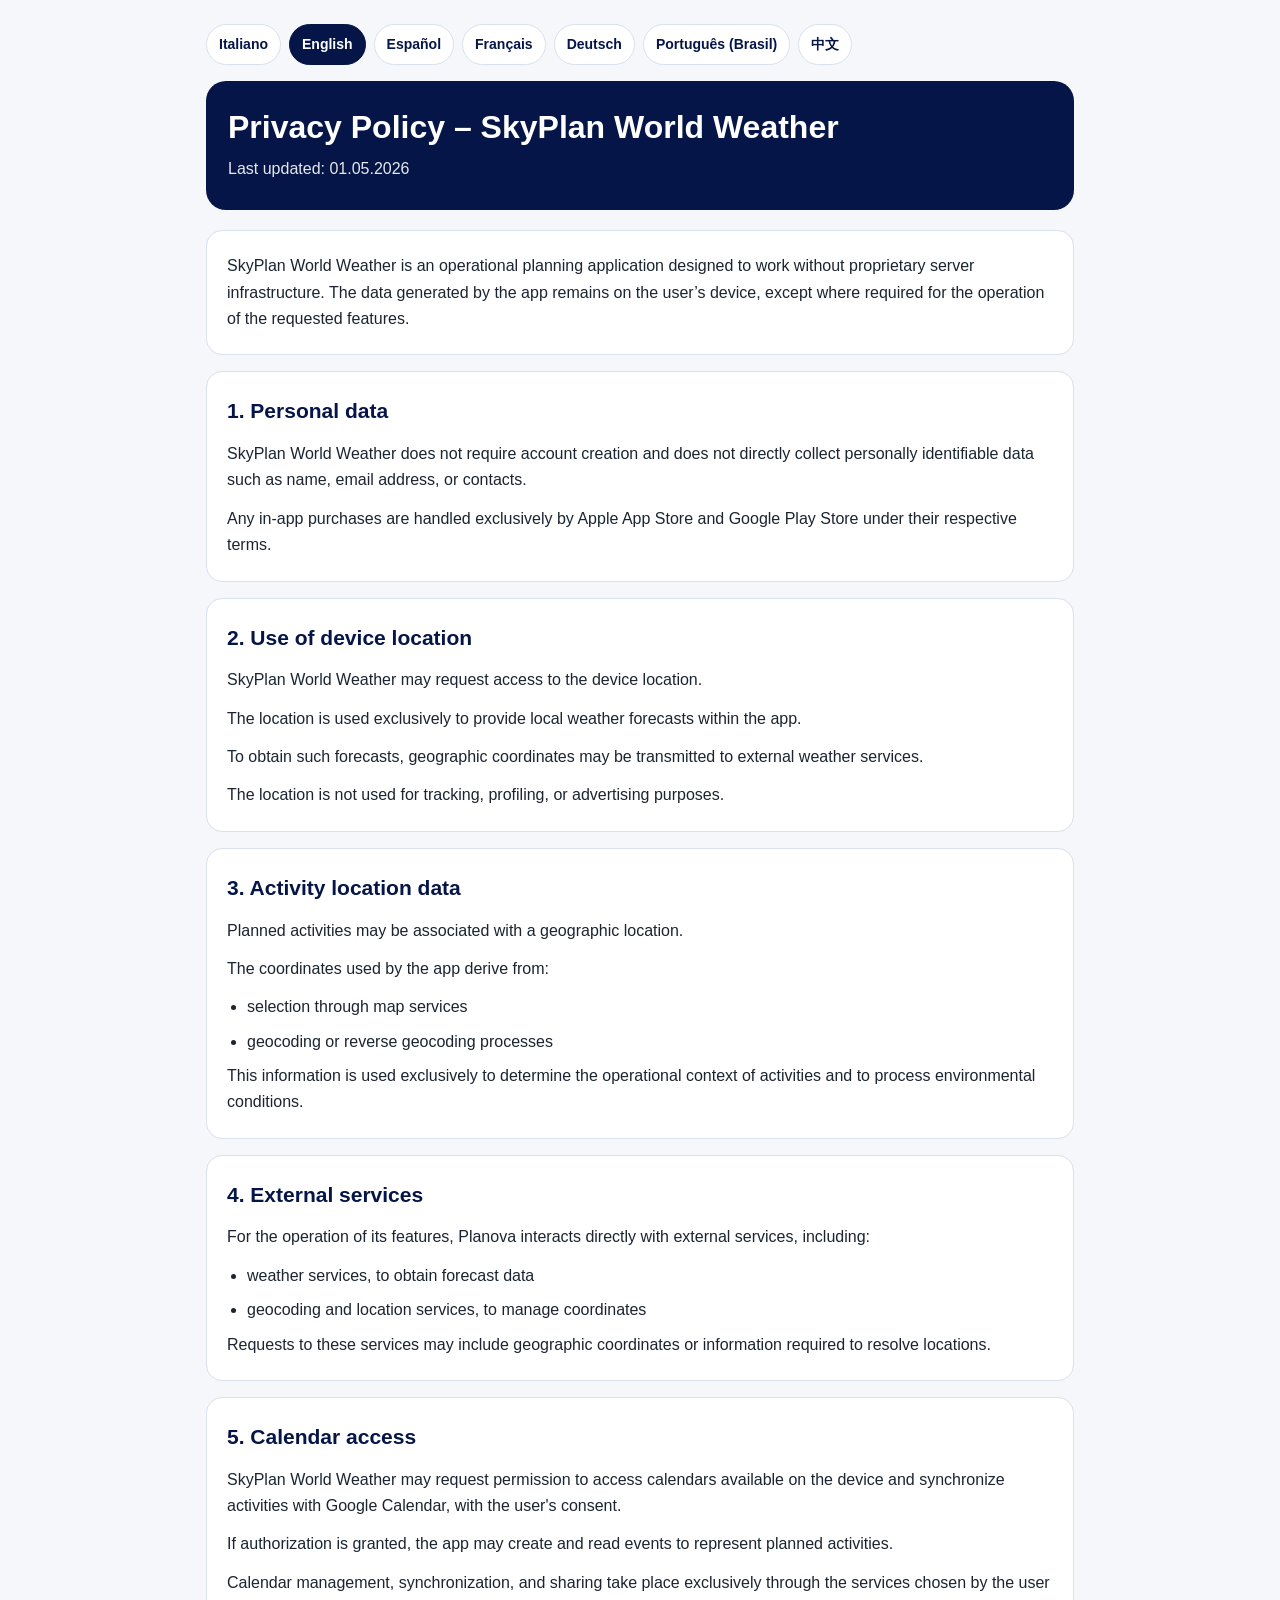
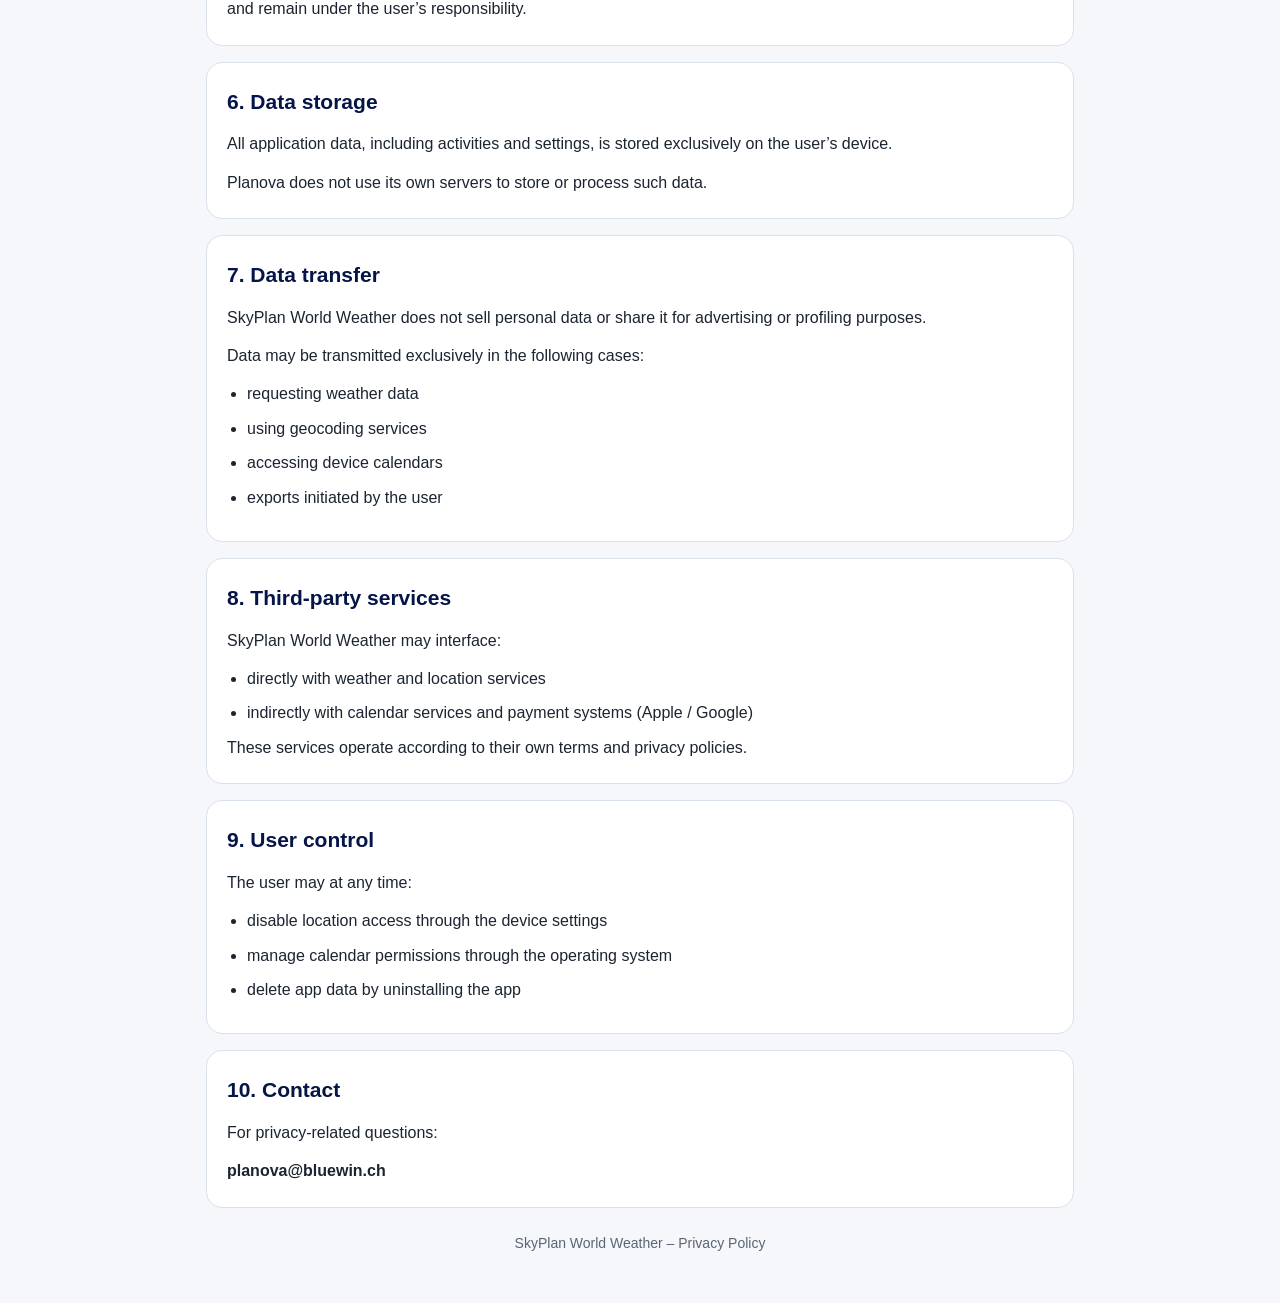
==== index.html @ 7d60f11a "Update index.html" ====
<!DOCTYPE html>
<html lang="en">
<head>
  <meta charset="UTF-8" />
  <meta name="viewport" content="width=device-width, initial-scale=1.0" />
  <title>SkyPlan World Weather – Privacy Policy</title>
  <meta
    name="description"
    content="Official Privacy Policy of SkyPlan World Weather"
  />
  <style>
    :root {
      --bg: #f5f7fb;
      --surface: #ffffff;
      --text: #1b2430;
      --muted: #5b6573;
      --primary: #051547;
      --border: #d9e1ec;
      --maxw: 900px;
      --radius: 16px;
    }

    * {
      box-sizing: border-box;
    }

    html {
      scroll-behavior: smooth;
    }

    body {
      margin: 0;
      padding: 0;
      font-family: Arial, Helvetica, sans-serif;
      background: var(--bg);
      color: var(--text);
      line-height: 1.65;
    }

    .wrap {
      width: 100%;
      max-width: var(--maxw);
      margin: 0 auto;
      padding: 24px 16px 48px;
    }

    .langbar {
      display: flex;
      flex-wrap: wrap;
      gap: 8px;
      margin-bottom: 16px;
    }

    .langbar a,
    .langbar span {
      display: inline-block;
      padding: 8px 12px;
      border-radius: 999px;
      border: 1px solid var(--border);
      background: var(--surface);
      color: var(--primary);
      text-decoration: none;
      font-size: 14px;
      font-weight: 700;
    }

    .langbar span.active {
      background: var(--primary);
      color: #ffffff;
      border-color: var(--primary);
    }

    .hero {
      background: var(--primary);
      color: #ffffff;
      border-radius: 20px;
      padding: 28px 22px;
      margin-bottom: 20px;
    }

    .hero h1 {
      margin: 0 0 10px;
      font-size: 32px;
      line-height: 1.15;
    }

    .hero p {
      margin: 0;
      color: rgba(255, 255, 255, 0.9);
      font-size: 16px;
    }

    .card {
      background: var(--surface);
      border: 1px solid var(--border);
      border-radius: var(--radius);
      padding: 22px 20px;
      margin-bottom: 16px;
    }

    h2 {
      margin: 0 0 12px;
      font-size: 21px;
      color: var(--primary);
    }

    p {
      margin: 0 0 12px;
    }

    p:last-child,
    ul:last-child {
      margin-bottom: 0;
    }

    ul {
      margin: 0;
      padding-left: 20px;
    }

    li {
      margin-bottom: 8px;
    }

    .contact {
      font-weight: bold;
      word-break: break-word;
    }

    .footer {
      text-align: center;
      color: var(--muted);
      font-size: 14px;
      margin-top: 24px;
    }

    @media (max-width: 640px) {
      .hero h1 {
        font-size: 27px;
      }

      .hero p,
      p,
      li {
        font-size: 15px;
      }

      h2 {
        font-size: 19px;
      }
    }
  </style>
</head>
<body>
  <main class="wrap">
    <nav class="langbar" aria-label="Language selection">
      <a href="./it.html">Italiano</a>
      <span class="active">English</span>
      <a href="./es.html">Español</a>
      <a href="./fr.html">Français</a>
      <a href="./de.html">Deutsch</a>
      <a href="./pt-BR.html">Português (Brasil)</a>
      <a href="./zh.html">中文</a>
    </nav>

    <section class="hero">
      <h1>Privacy Policy – SkyPlan World Weather</h1>
      <p>Last updated: 01.05.2026</p>
    </section>

    <section class="card">
      <p>
        SkyPlan World Weather is an operational planning application designed to work without
        proprietary server infrastructure. The data generated by the app remains
        on the user’s device, except where required for the operation of the
        requested features.
      </p>
    </section>

    <section class="card">
      <h2>1. Personal data</h2>
      <p>
        SkyPlan World Weather does not require account creation and does not directly collect
        personally identifiable data such as name, email address, or contacts.
      </p>
      <p>
        Any in-app purchases are handled exclusively by Apple App Store and
        Google Play Store under their respective terms.
      </p>
    </section>

    <section class="card">
      <h2>2. Use of device location</h2>
      <p>
        SkyPlan World Weather may request access to the device location.
      </p>
      <p>
        The location is used exclusively to provide local weather forecasts
        within the app.
      </p>
      <p>
        To obtain such forecasts, geographic coordinates may be transmitted to
        external weather services.
      </p>
      <p>
        The location is not used for tracking, profiling, or advertising
        purposes.
      </p>
    </section>

    <section class="card">
      <h2>3. Activity location data</h2>
      <p>
        Planned activities may be associated with a geographic location.
      </p>
      <p>The coordinates used by the app derive from:</p>
      <ul>
        <li>selection through map services</li>
        <li>geocoding or reverse geocoding processes</li>
      </ul>
      <p>
        This information is used exclusively to determine the operational
        context of activities and to process environmental conditions.
      </p>
    </section>

    <section class="card">
      <h2>4. External services</h2>
      <p>
        For the operation of its features, Planova interacts directly with
        external services, including:
      </p>
      <ul>
        <li>weather services, to obtain forecast data</li>
        <li>geocoding and location services, to manage coordinates</li>
      </ul>
      <p>
        Requests to these services may include geographic coordinates or
        information required to resolve locations.
      </p>
    </section>

    <section class="card">
      <h2>5. Calendar access</h2>
      <p>
        SkyPlan World Weather may request permission to access calendars available on the device and synchronize activities with Google Calendar, with the user's consent.
      </p>
      <p>
        If authorization is granted, the app may create and read events to
        represent planned activities.
      </p>
      <p>
        Calendar management, synchronization, and sharing take place exclusively
        through the services chosen by the user and remain under the user’s
        responsibility.
      </p>
    </section>

    <section class="card">
      <h2>6. Data storage</h2>
      <p>
        All application data, including activities and settings, is stored
        exclusively on the user’s device.
      </p>
      <p>
        Planova does not use its own servers to store or process such data.
      </p>
    </section>

    <section class="card">
      <h2>7. Data transfer</h2>
      <p>SkyPlan World Weather does not sell personal data or share it for advertising or profiling purposes.</p>
      <p>
        Data may be transmitted exclusively in the following cases:
      </p>
      <ul>
        <li>requesting weather data</li>
        <li>using geocoding services</li>
        <li>accessing device calendars</li>
        <li>exports initiated by the user</li>
      </ul>
    </section>

    <section class="card">
      <h2>8. Third-party services</h2>
      <p>SkyPlan World Weather may interface:</p>
      <ul>
        <li>directly with weather and location services</li>
        <li>indirectly with calendar services and payment systems (Apple / Google)</li>
      </ul>
      <p>
        These services operate according to their own terms and privacy
        policies.
      </p>
    </section>

    <section class="card">
      <h2>9. User control</h2>
      <p>The user may at any time:</p>
      <ul>
        <li>disable location access through the device settings</li>
        <li>manage calendar permissions through the operating system</li>
        <li>delete app data by uninstalling the app</li>
      </ul>
    </section>

    <section class="card">
      <h2>10. Contact</h2>
      <p>For privacy-related questions:</p>
      <p class="contact">planova@bluewin.ch</p>
    </section>

    <div class="footer">
      SkyPlan World Weather – Privacy Policy
    </div>
  </main>
</body>
</html>
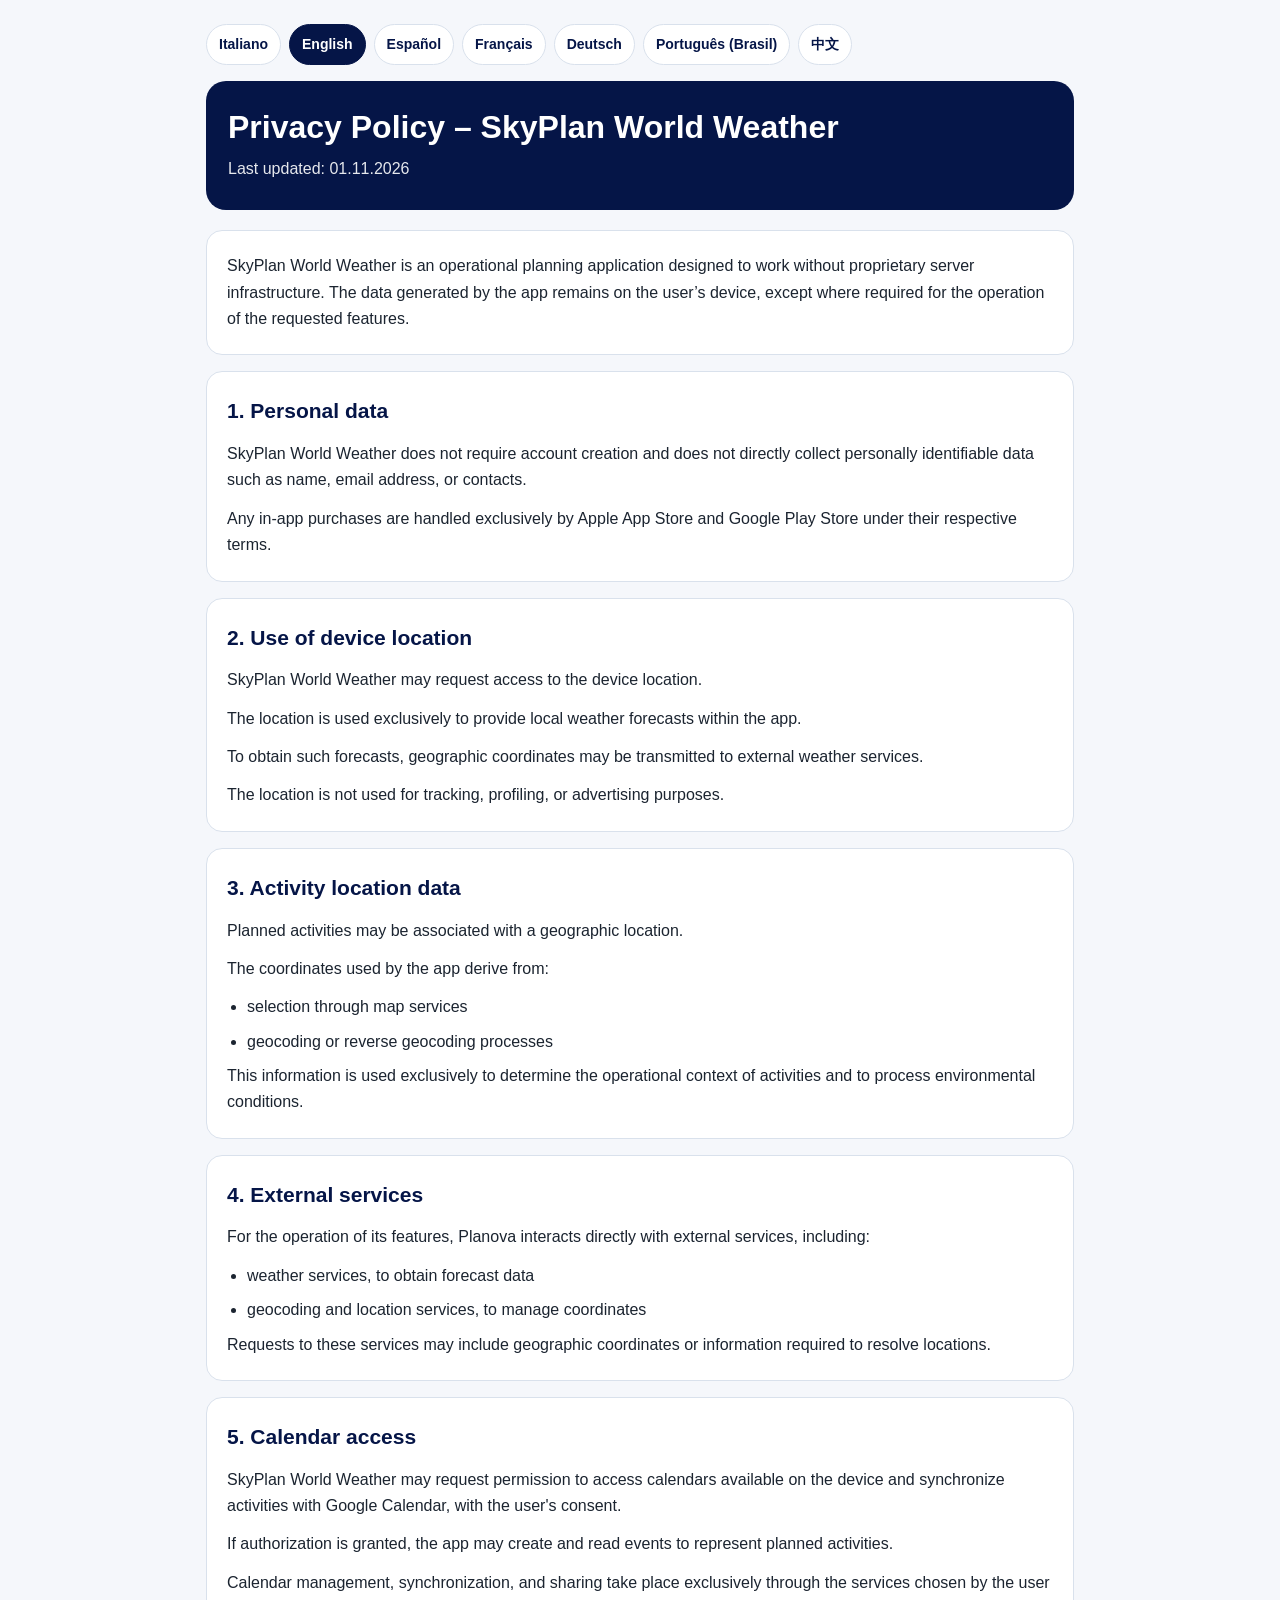
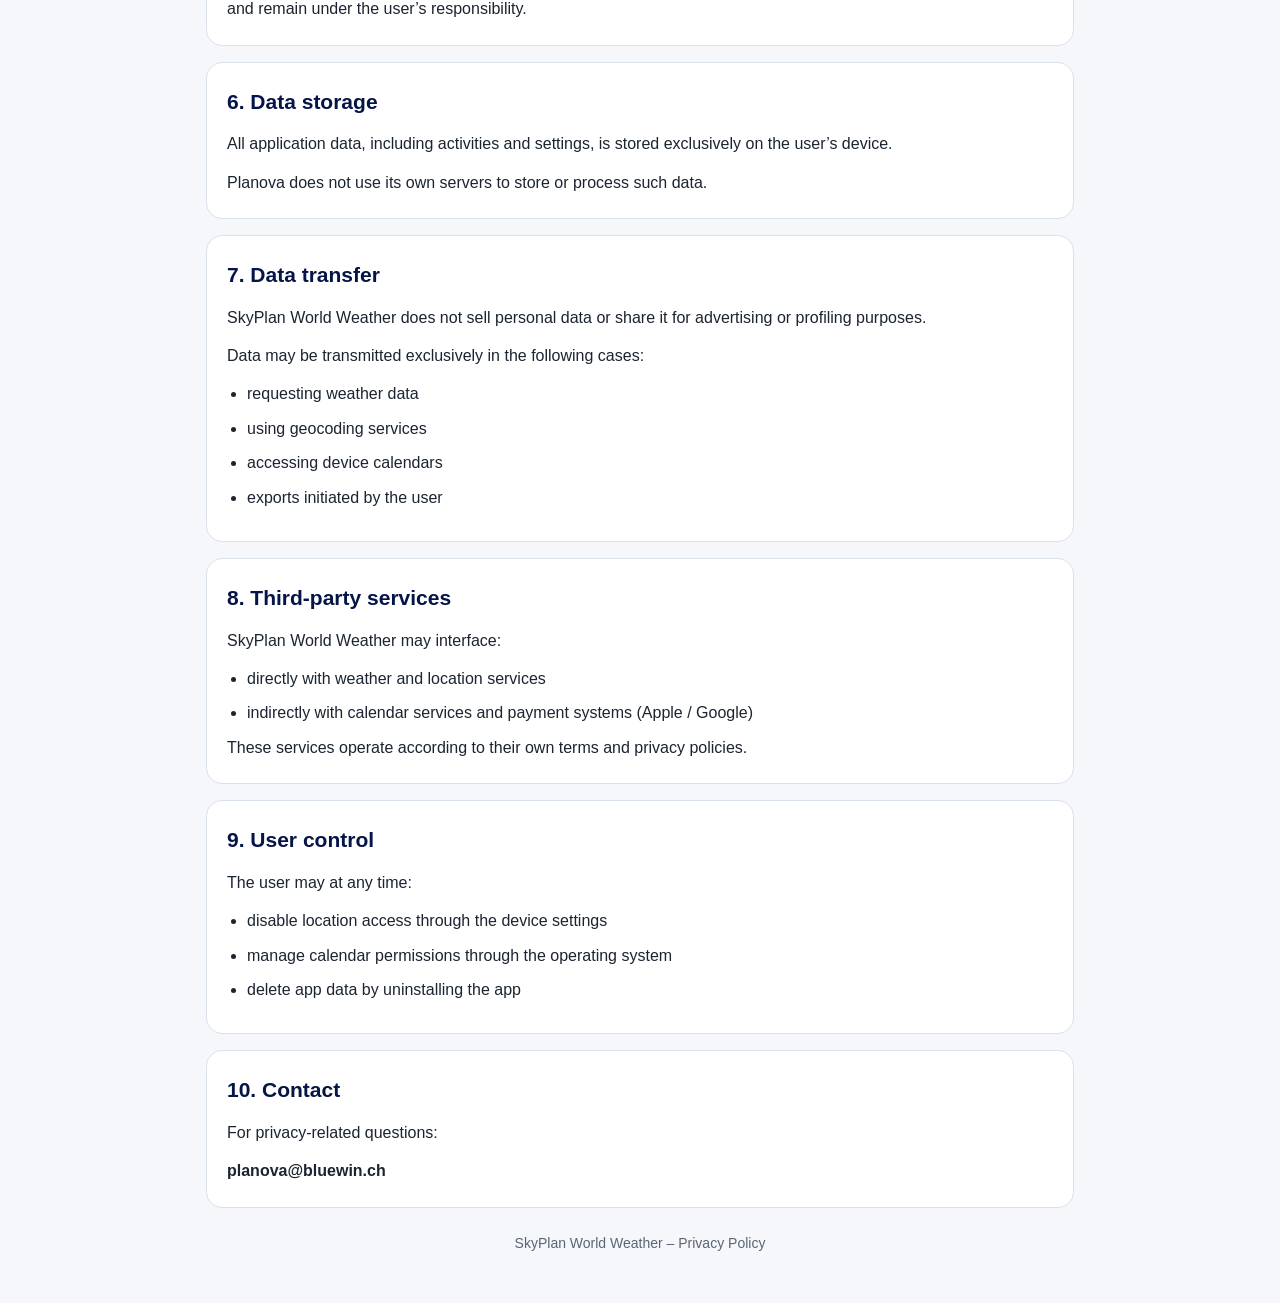
==== commit 1837e283: "Update index.html" ====
--- a/index.html
+++ b/index.html
@@ -165,7 +165,7 @@
 
     <section class="hero">
       <h1>Privacy Policy – SkyPlan World Weather</h1>
-      <p>Last updated: 01.05.2026</p>
+      <p>Last updated: 01.11.2026</p>
     </section>
 
     <section class="card">
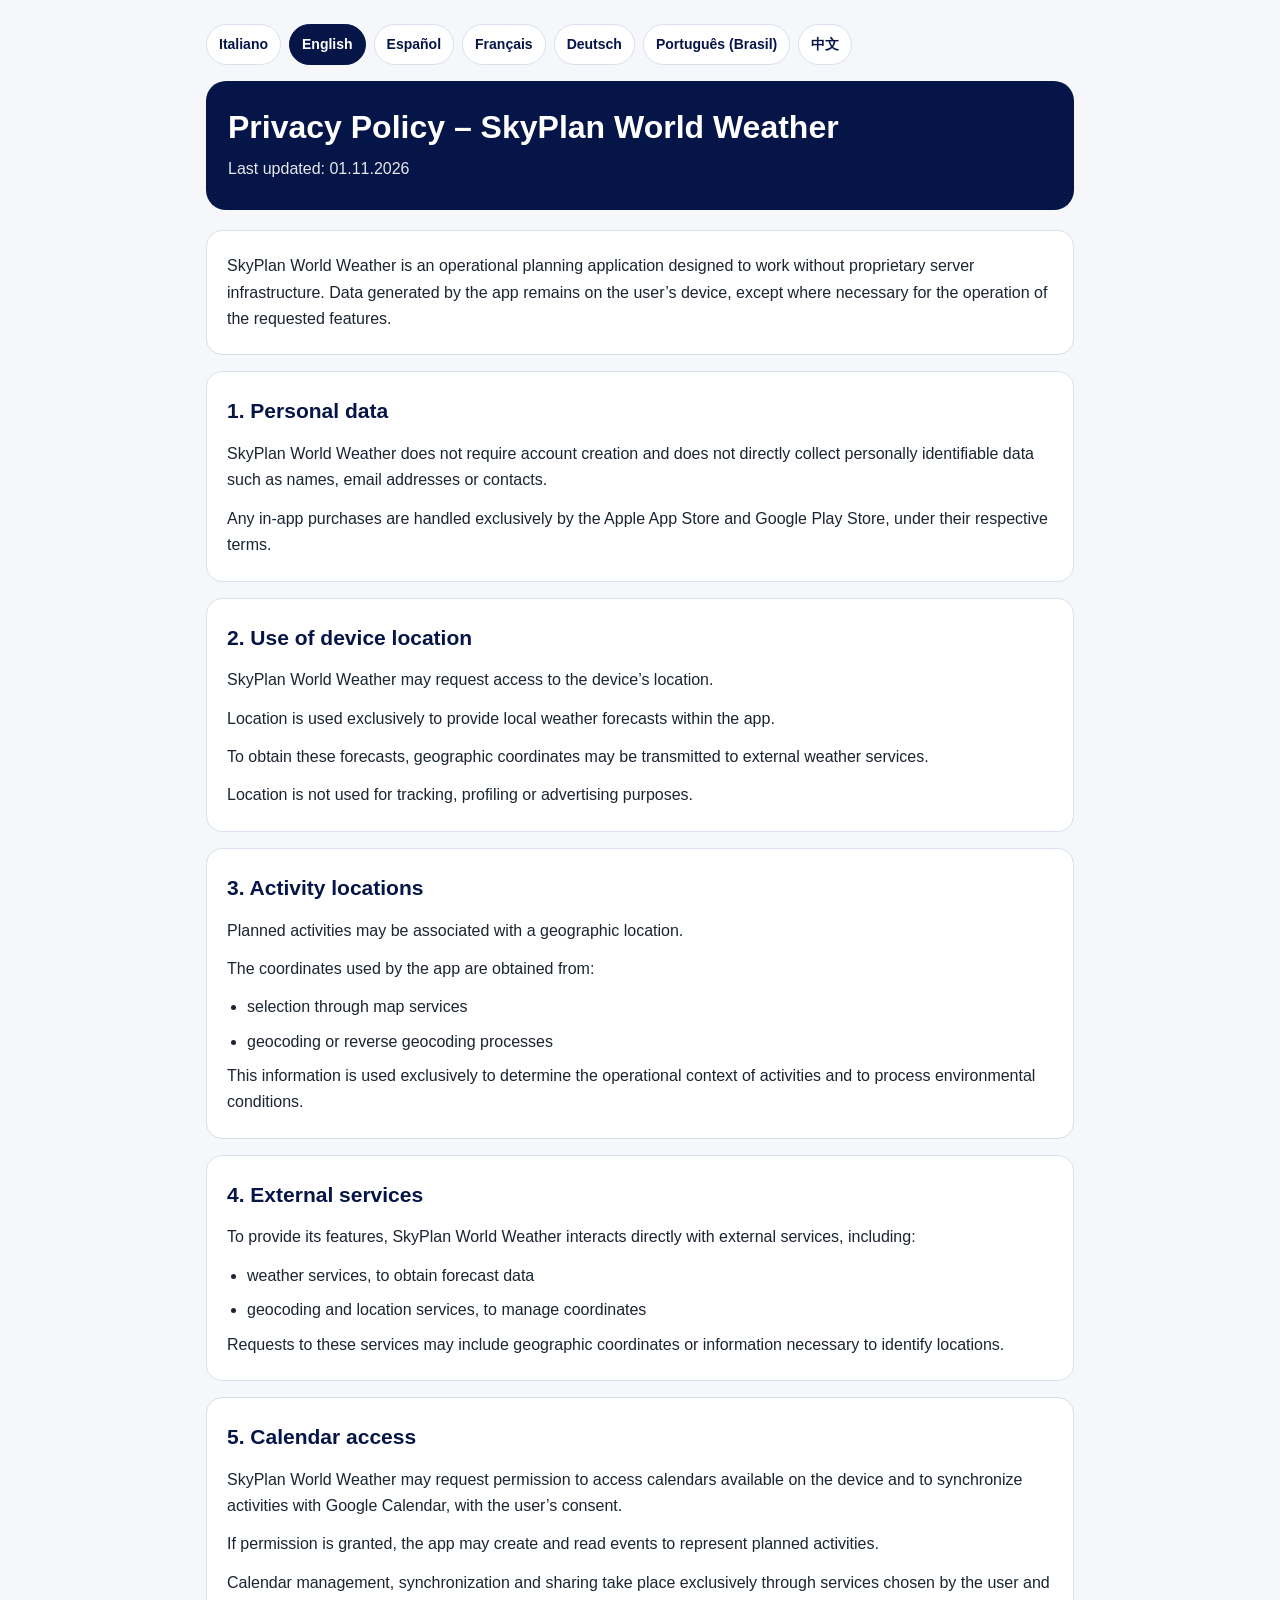
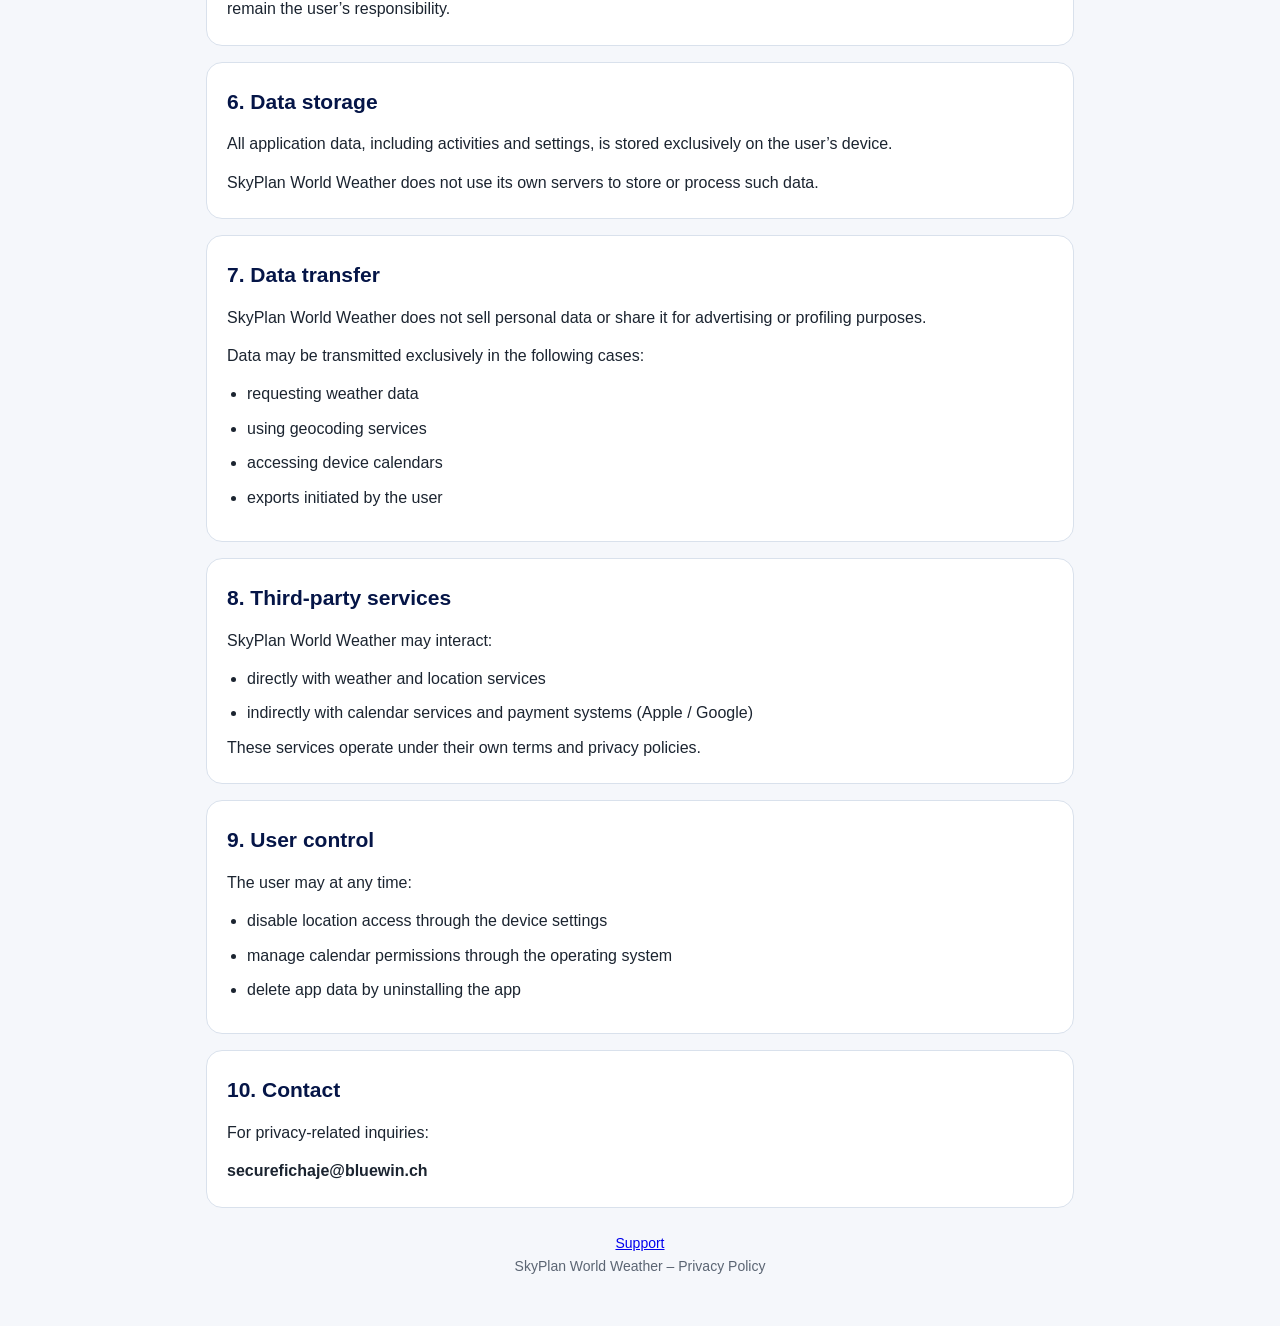
==== commit 933ffc2a: "Add files via upload" ====
--- a/index.html
+++ b/index.html
@@ -169,149 +169,100 @@
     </section>
 
     <section class="card">
-      <p>
-        SkyPlan World Weather is an operational planning application designed to work without
-        proprietary server infrastructure. The data generated by the app remains
-        on the user’s device, except where required for the operation of the
-        requested features.
-      </p>
-    </section>
-
-    <section class="card">
-      <h2>1. Personal data</h2>
-      <p>
-        SkyPlan World Weather does not require account creation and does not directly collect
-        personally identifiable data such as name, email address, or contacts.
-      </p>
-      <p>
-        Any in-app purchases are handled exclusively by Apple App Store and
-        Google Play Store under their respective terms.
-      </p>
-    </section>
-
-    <section class="card">
-      <h2>2. Use of device location</h2>
-      <p>
-        SkyPlan World Weather may request access to the device location.
-      </p>
-      <p>
-        The location is used exclusively to provide local weather forecasts
-        within the app.
-      </p>
-      <p>
-        To obtain such forecasts, geographic coordinates may be transmitted to
-        external weather services.
-      </p>
-      <p>
-        The location is not used for tracking, profiling, or advertising
-        purposes.
-      </p>
-    </section>
-
-    <section class="card">
-      <h2>3. Activity location data</h2>
-      <p>
-        Planned activities may be associated with a geographic location.
-      </p>
-      <p>The coordinates used by the app derive from:</p>
-      <ul>
-        <li>selection through map services</li>
-        <li>geocoding or reverse geocoding processes</li>
-      </ul>
-      <p>
-        This information is used exclusively to determine the operational
-        context of activities and to process environmental conditions.
-      </p>
-    </section>
-
-    <section class="card">
-      <h2>4. External services</h2>
-      <p>
-        For the operation of its features, Planova interacts directly with
-        external services, including:
-      </p>
-      <ul>
-        <li>weather services, to obtain forecast data</li>
-        <li>geocoding and location services, to manage coordinates</li>
-      </ul>
-      <p>
-        Requests to these services may include geographic coordinates or
-        information required to resolve locations.
-      </p>
-    </section>
-
-    <section class="card">
-      <h2>5. Calendar access</h2>
-      <p>
-        SkyPlan World Weather may request permission to access calendars available on the device and synchronize activities with Google Calendar, with the user's consent.
-      </p>
-      <p>
-        If authorization is granted, the app may create and read events to
-        represent planned activities.
-      </p>
-      <p>
-        Calendar management, synchronization, and sharing take place exclusively
-        through the services chosen by the user and remain under the user’s
-        responsibility.
-      </p>
-    </section>
-
-    <section class="card">
-      <h2>6. Data storage</h2>
-      <p>
-        All application data, including activities and settings, is stored
-        exclusively on the user’s device.
-      </p>
-      <p>
-        Planova does not use its own servers to store or process such data.
-      </p>
-    </section>
-
-    <section class="card">
-      <h2>7. Data transfer</h2>
-      <p>SkyPlan World Weather does not sell personal data or share it for advertising or profiling purposes.</p>
-      <p>
-        Data may be transmitted exclusively in the following cases:
-      </p>
-      <ul>
-        <li>requesting weather data</li>
-        <li>using geocoding services</li>
-        <li>accessing device calendars</li>
-        <li>exports initiated by the user</li>
-      </ul>
-    </section>
-
-    <section class="card">
-      <h2>8. Third-party services</h2>
-      <p>SkyPlan World Weather may interface:</p>
-      <ul>
-        <li>directly with weather and location services</li>
-        <li>indirectly with calendar services and payment systems (Apple / Google)</li>
-      </ul>
-      <p>
-        These services operate according to their own terms and privacy
-        policies.
-      </p>
-    </section>
-
-    <section class="card">
-      <h2>9. User control</h2>
-      <p>The user may at any time:</p>
-      <ul>
-        <li>disable location access through the device settings</li>
-        <li>manage calendar permissions through the operating system</li>
-        <li>delete app data by uninstalling the app</li>
-      </ul>
-    </section>
-
-    <section class="card">
-      <h2>10. Contact</h2>
-      <p>For privacy-related questions:</p>
-      <p class="contact">planova@bluewin.ch</p>
-    </section>
+<p>SkyPlan World Weather is an operational planning application designed to work without proprietary server infrastructure. Data generated by the app remains on the user’s device, except where necessary for the operation of the requested features.</p>
+</section>
+
+    <section class="card">
+<h2>1. Personal data</h2>
+<p>SkyPlan World Weather does not require account creation and does not directly collect personally identifiable data such as names, email addresses or contacts.</p>
+<p>Any in-app purchases are handled exclusively by the Apple App Store and Google Play Store, under their respective terms.</p>
+</section>
+
+    <section class="card">
+<h2>2. Use of device location</h2>
+<p>SkyPlan World Weather may request access to the device’s location.</p>
+<p>Location is used exclusively to provide local weather forecasts within the app.</p>
+<p>To obtain these forecasts, geographic coordinates may be transmitted to external weather services.</p>
+<p>Location is not used for tracking, profiling or advertising purposes.</p>
+</section>
+
+    <section class="card">
+<h2>3. Activity locations</h2>
+<p>Planned activities may be associated with a geographic location.</p>
+<p>The coordinates used by the app are obtained from:</p>
+<ul>
+<li>selection through map services</li>
+<li>geocoding or reverse geocoding processes</li>
+</ul>
+<p>This information is used exclusively to determine the operational context of activities and to process environmental conditions.</p>
+</section>
+
+    <section class="card">
+<h2>4. External services</h2>
+<p>To provide its features, SkyPlan World Weather interacts directly with external services, including:</p>
+<ul>
+<li>weather services, to obtain forecast data</li>
+<li>geocoding and location services, to manage coordinates</li>
+</ul>
+<p>Requests to these services may include geographic coordinates or information necessary to identify locations.</p>
+</section>
+
+    <section class="card">
+<h2>5. Calendar access</h2>
+<p>SkyPlan World Weather may request permission to access calendars available on the device and to synchronize activities with Google Calendar, with the user’s consent.</p>
+<p>If permission is granted, the app may create and read events to represent planned activities.</p>
+<p>Calendar management, synchronization and sharing take place exclusively through services chosen by the user and remain the user’s responsibility.</p>
+</section>
+
+    <section class="card">
+<h2>6. Data storage</h2>
+<p>All application data, including activities and settings, is stored exclusively on the user’s device.</p>
+<p>SkyPlan World Weather does not use its own servers to store or process such data.</p>
+</section>
+
+    <section class="card">
+<h2>7. Data transfer</h2>
+<p>SkyPlan World Weather does not sell personal data or share it for advertising or profiling purposes.</p>
+<p>Data may be transmitted exclusively in the following cases:</p>
+<ul>
+<li>requesting weather data</li>
+<li>using geocoding services</li>
+<li>accessing device calendars</li>
+<li>exports initiated by the user</li>
+</ul>
+</section>
+
+    <section class="card">
+<h2>8. Third-party services</h2>
+<p>SkyPlan World Weather may interact:</p>
+<ul>
+<li>directly with weather and location services</li>
+<li>indirectly with calendar services and payment systems (Apple / Google)</li>
+</ul>
+<p>These services operate under their own terms and privacy policies.</p>
+</section>
+
+    <section class="card">
+<h2>9. User control</h2>
+<p>The user may at any time:</p>
+<ul>
+<li>disable location access through the device settings</li>
+<li>manage calendar permissions through the operating system</li>
+<li>delete app data by uninstalling the app</li>
+</ul>
+</section>
+
+    <section class="card">
+<h2>10. Contact</h2>
+<p>For privacy-related inquiries:</p>
+<p class="contact">securefichaje@bluewin.ch</p>
+</section>
 
     <div class="footer">
+      <a href="./support.html#en">Support</a>
+      <div>
       SkyPlan World Weather – Privacy Policy
+      </div>
     </div>
   </main>
 </body>
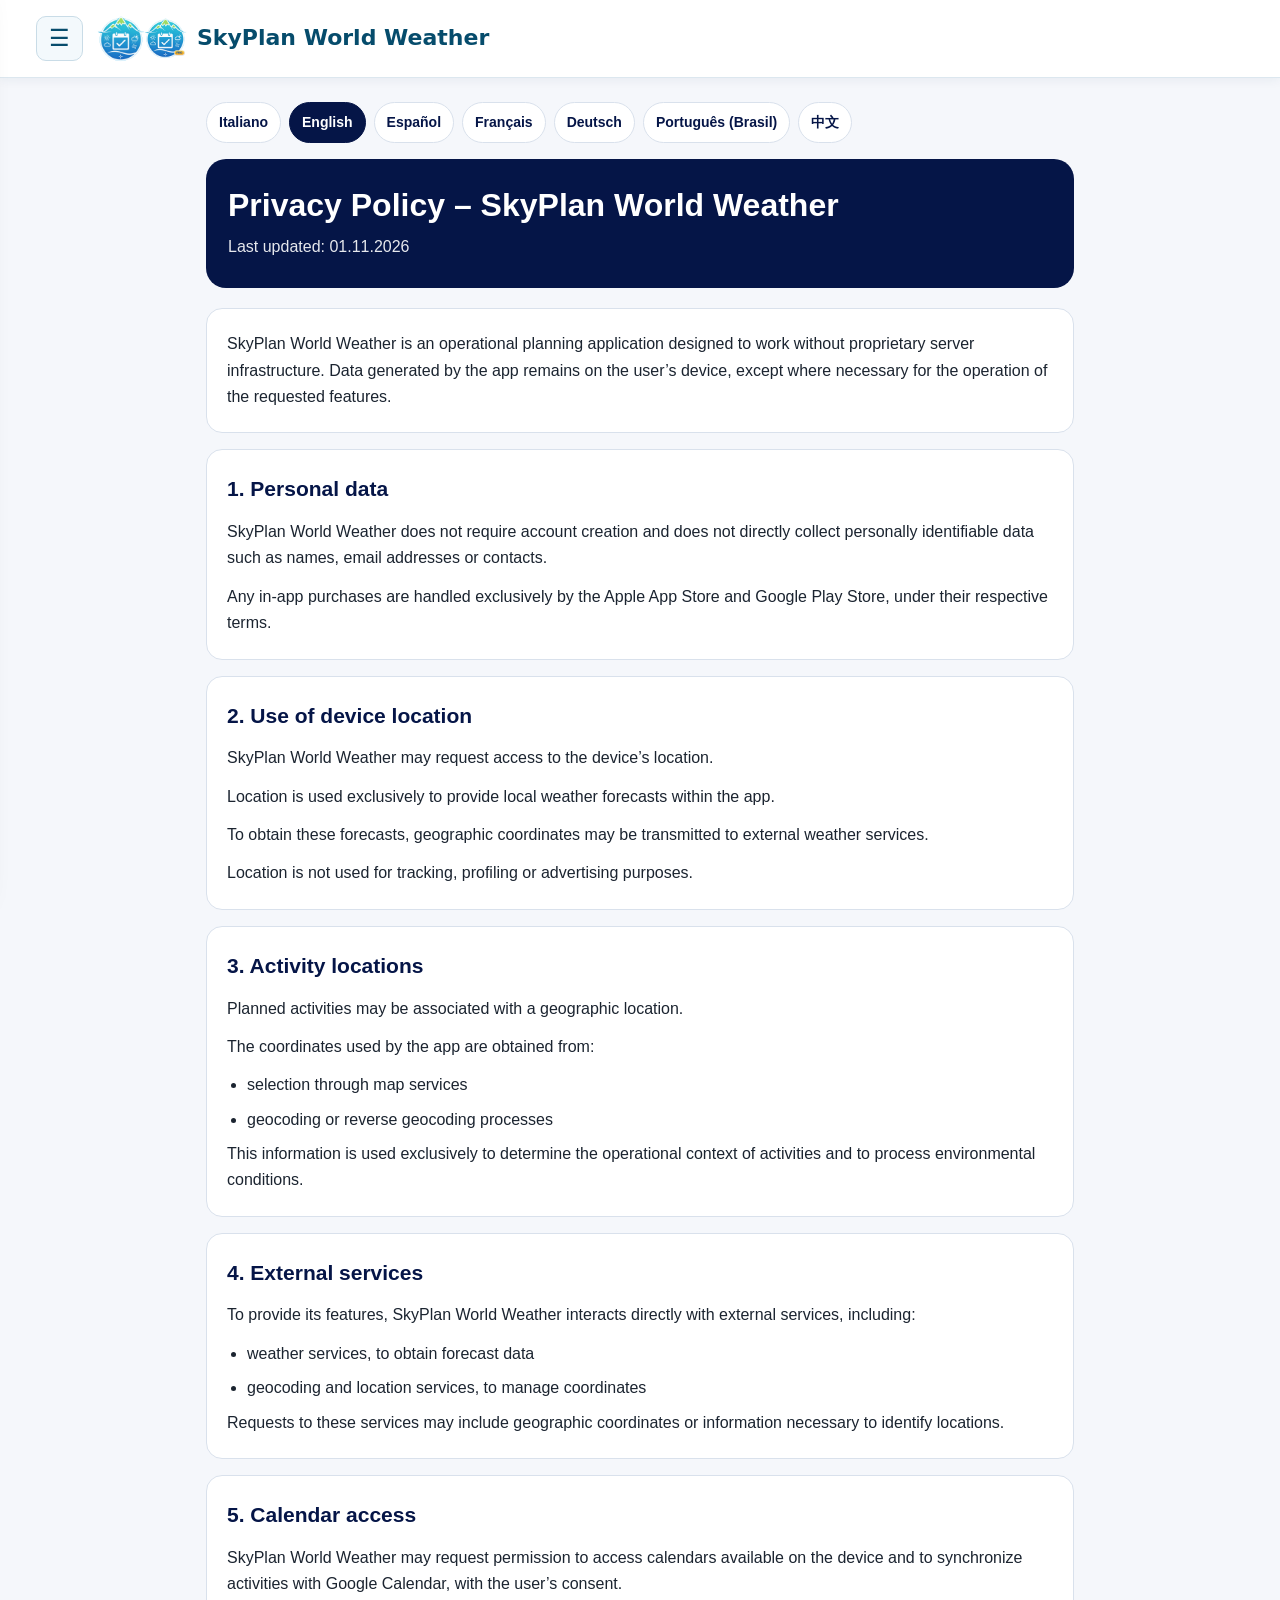
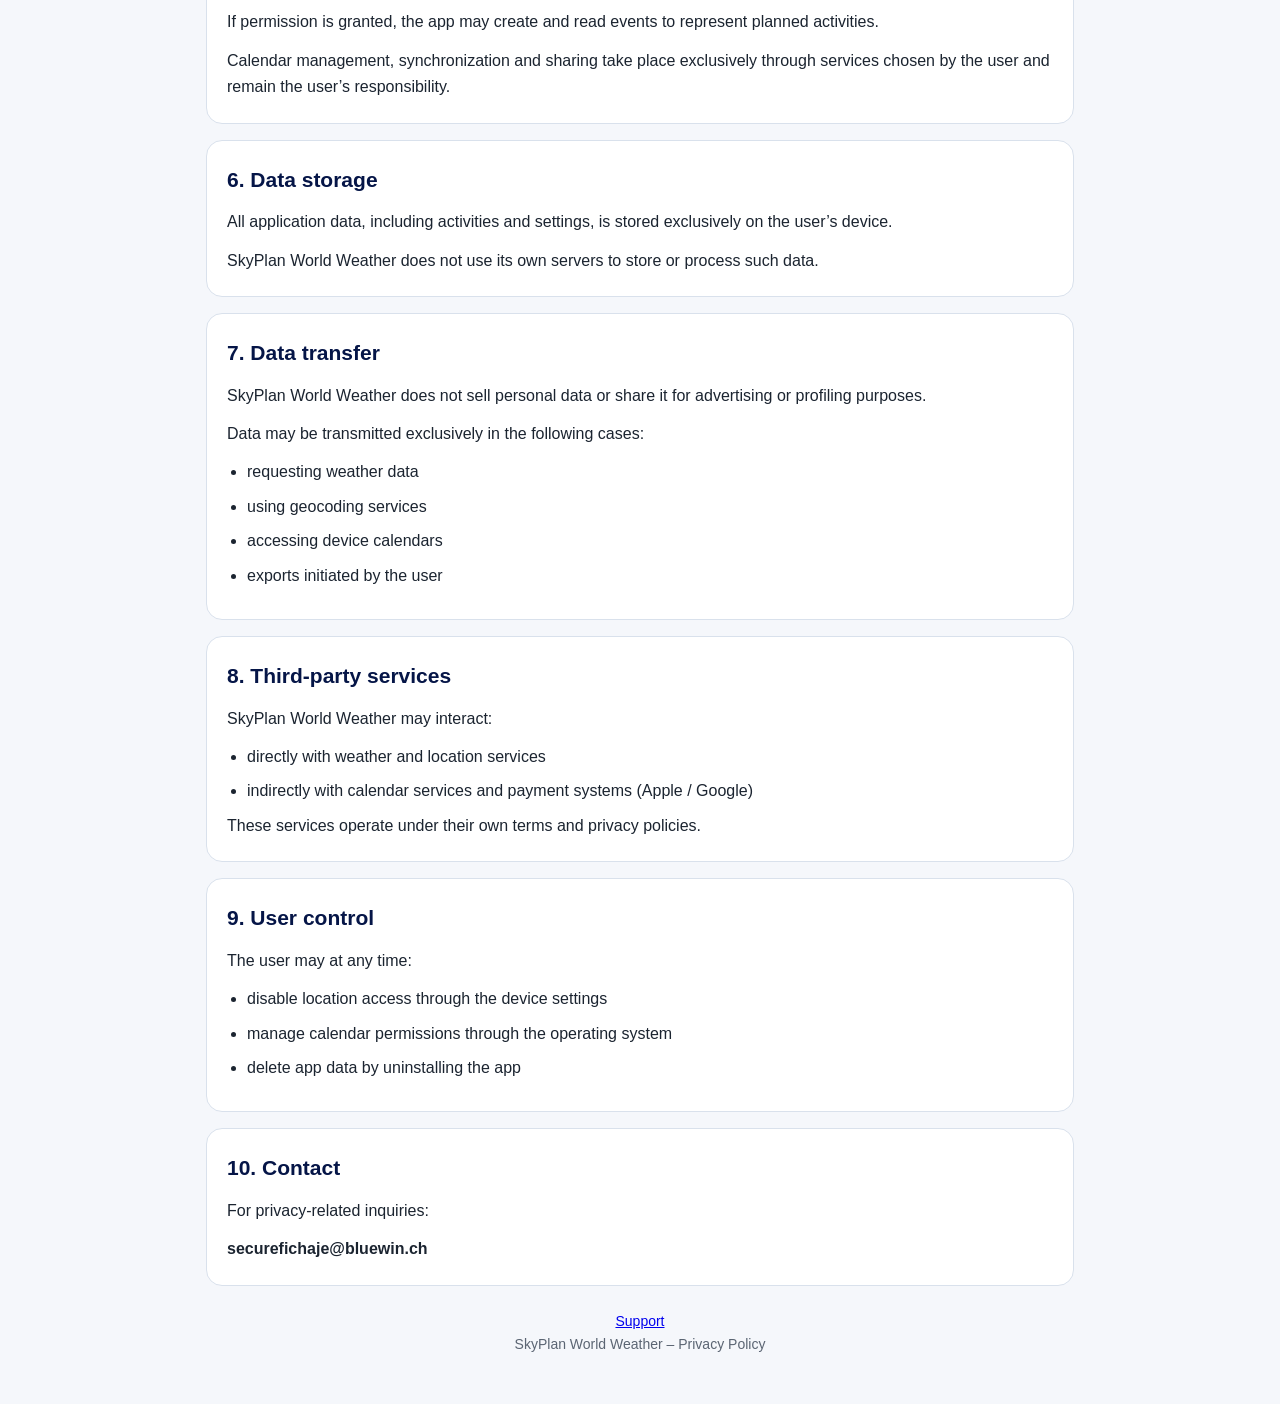
==== commit df85ead6: "Add files via upload" ====
--- a/index.html
+++ b/index.html
@@ -150,6 +150,7 @@
       }
     }
   </style>
+<link rel="stylesheet" href="./navigation.css">
 </head>
 <body>
   <main class="wrap">
@@ -164,7 +165,7 @@
     </nav>
 
     <section class="hero">
-      <h1>Privacy Policy – SkyPlan World Weather</h1>
+      <h1 id="privacy">Privacy Policy – SkyPlan World Weather</h1>
       <p>Last updated: 01.11.2026</p>
     </section>
 
@@ -265,5 +266,6 @@
       </div>
     </div>
   </main>
+<script src="./navigation.js" defer></script>
 </body>
 </html>
--- a/navigation.css
+++ b/navigation.css
@@ -0,0 +1,15 @@
+/* SkyPlan shared site navigation */
+:root{--sp-blue:#058ac5;--sp-ink:#064c6c;--sp-border:#dce7ef}
+body{padding-top:78px!important}
+.sp-header{position:fixed;z-index:1001;top:0;left:0;right:0;height:78px;background:#fff;border-bottom:1px solid var(--sp-border);box-shadow:0 2px 10px #003b5d10;display:flex;align-items:center;gap:14px;padding:9px clamp(14px,3vw,36px);font-family:system-ui,-apple-system,'Segoe UI',sans-serif;line-height:1.2}
+.sp-menu-button{border:1px solid #c9dce7;background:#f3f9fc;color:var(--sp-ink);border-radius:10px;padding:10px 12px;font-size:23px;cursor:pointer;line-height:1}
+.sp-brand{display:flex;align-items:center;gap:10px;text-decoration:none!important;color:var(--sp-ink)!important;font-weight:800;font-size:clamp(15px,2.4vw,22px)}
+.sp-brand img{width:48px;height:48px;object-fit:contain}.sp-brand .sp-pro{width:43px;height:43px;margin-left:-11px}
+.sp-sidebar{position:fixed;z-index:1003;top:0;bottom:0;left:0;width:min(295px,88vw);padding:22px 17px;background:#fff;box-shadow:6px 0 30px #002b4b30;transform:translateX(-110%);transition:transform .22s ease;overflow-y:auto;font:16px/1.5 system-ui,-apple-system,'Segoe UI',sans-serif}
+.sp-sidebar.sp-open{transform:translateX(0)}.sp-sidehead{display:flex;align-items:center;justify-content:space-between;gap:8px;color:var(--sp-ink);font-size:19px;font-weight:800;margin-bottom:22px}.sp-close{border:0;background:#eef6fa;border-radius:9px;font-size:26px;cursor:pointer;padding:3px 10px;color:var(--sp-ink)}
+.sp-nav a{display:block;padding:12px 14px;margin:4px 0;border-radius:10px;text-decoration:none!important;color:#18445c!important;font-weight:600}.sp-nav a:hover,.sp-nav a.sp-current{background:#e6f6fc;color:#0076b1!important}.sp-nav small{display:block;margin:20px 14px 8px;color:#657b88;text-transform:uppercase;letter-spacing:.05em;font-size:11px;font-weight:700}
+.sp-overlay{position:fixed;z-index:1002;inset:0;background:#001d30a6;display:none}.sp-overlay.sp-open{display:block}
+body.sp-no-scroll{overflow:hidden}
+@media(max-width:500px){.sp-header{height:68px;padding:8px 12px;gap:9px}body{padding-top:68px!important}.sp-brand img{width:38px;height:38px}.sp-brand .sp-pro{width:35px;height:35px;margin-left:-10px}.sp-brand{font-size:15px}.sp-menu-button{font-size:20px;padding:8px 10px}}
+/* Existing EULA top bar duplicated by the shared header */
+body.sp-has-navigation .top{display:none}
